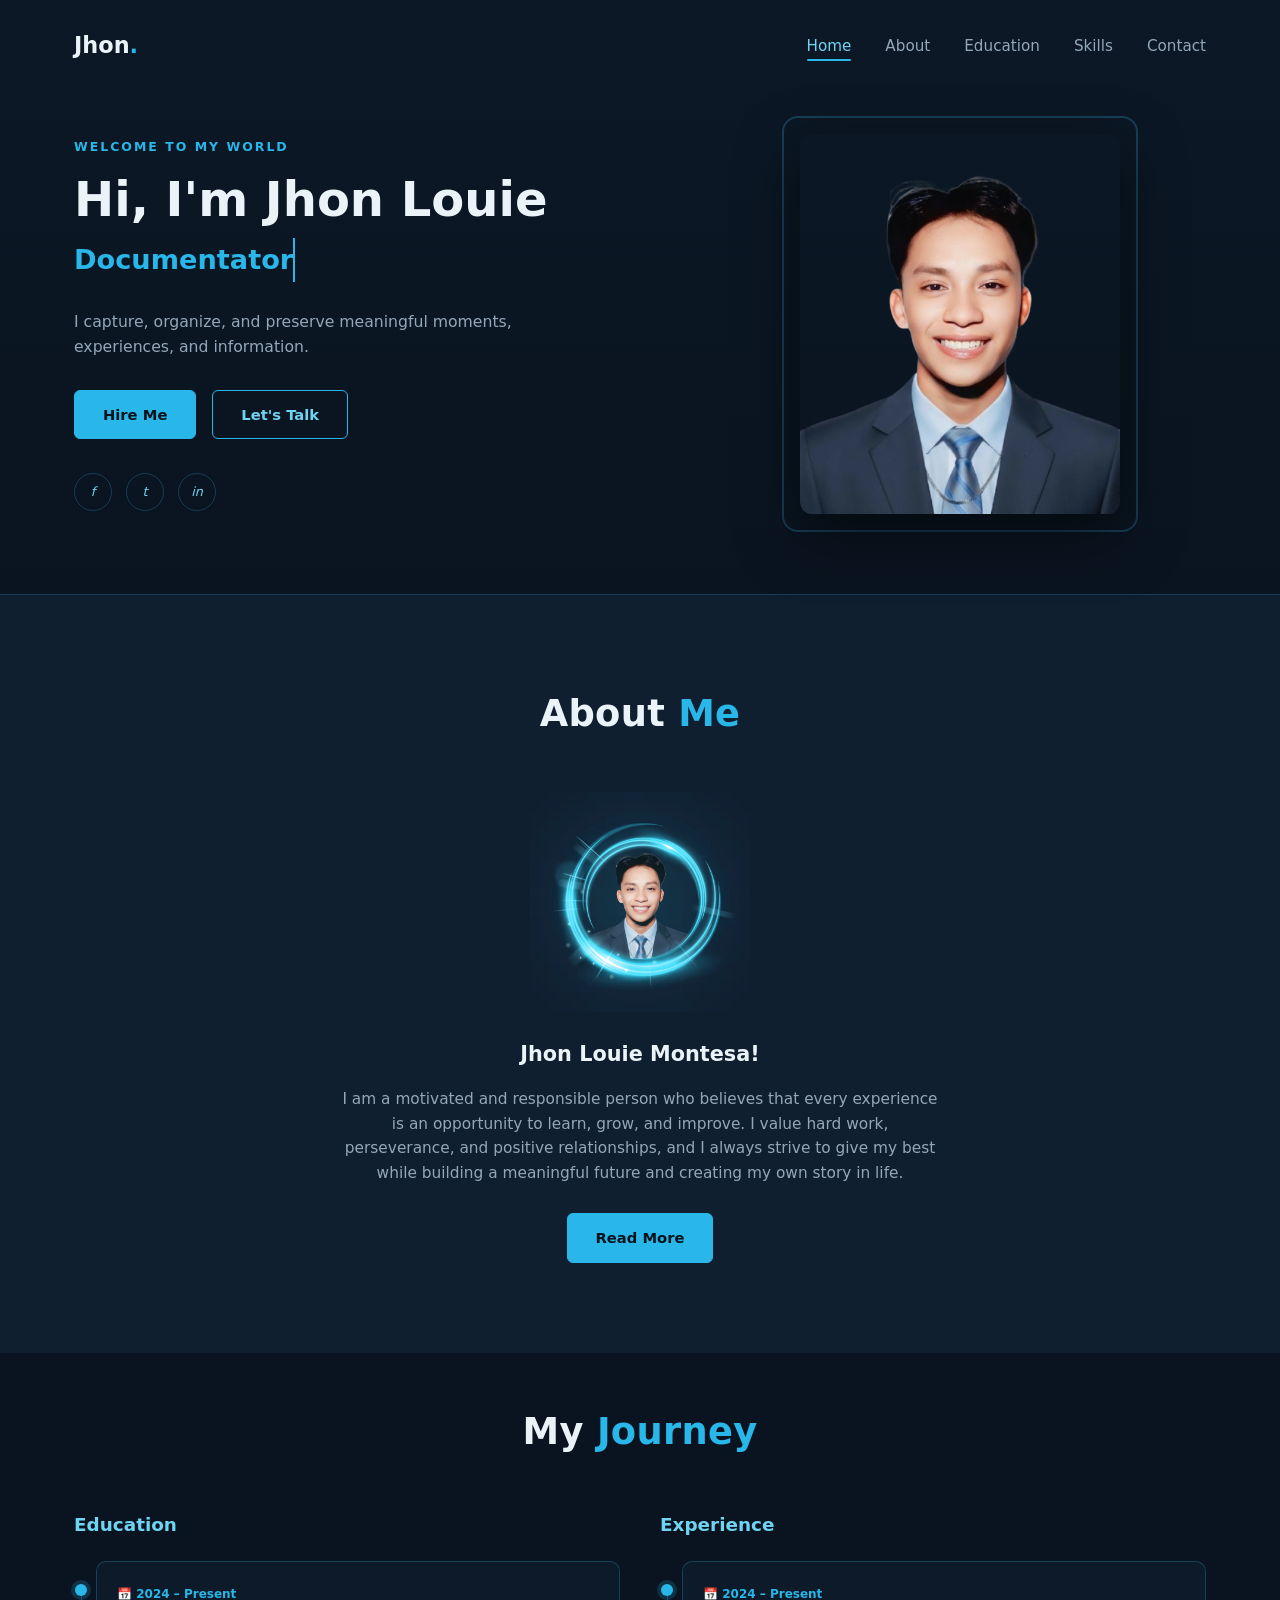
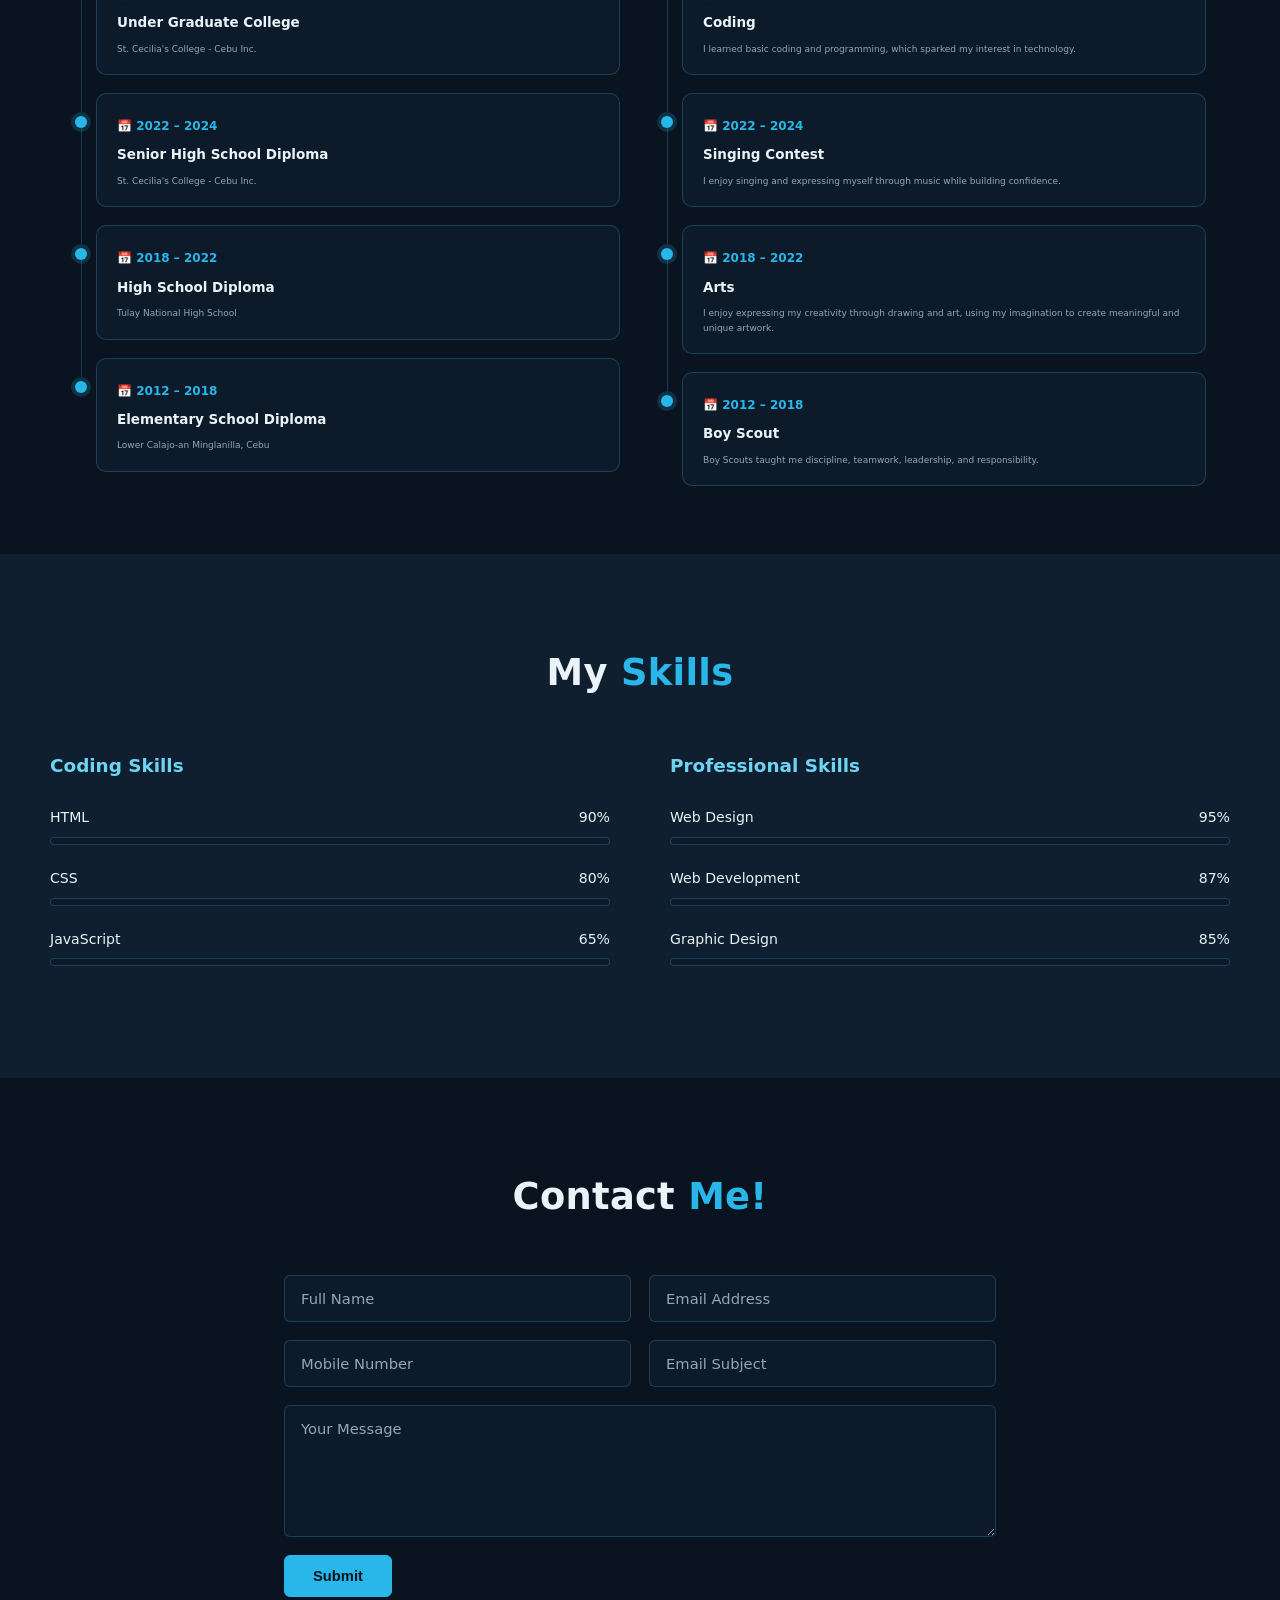
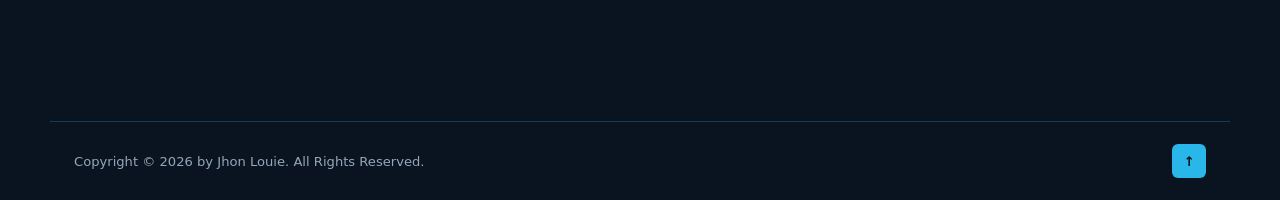
==== index.html @ e2045ac4 "portfolio" ====
<!DOCTYPE html>
<html lang="en">
<head>
<meta charset="UTF-8">
<meta name="viewport" content="width=device-width, initial-scale=1.0">
<title>Jhon Louie — Frontend Developer</title>
<link rel="stylesheet" href="style.css">
</head>
<body>

  <!-- ===== HERO / NAV ===== -->
  <header class="hero" id="home">
    <nav class="navbar">
      <div class="logo">Jhon<span class="dot">.</span></div>
      <ul class="nav-links">
        <li><a href="#home" class="active">Home</a></li>
        <li><a href="#about">About</a></li>
        <li><a href="#education">Education</a></li>
        <li><a href="#skills">Skills</a></li>
        <li><a href="#contact">Contact</a></li>
      </ul>
      <button class="nav-toggle" aria-label="Toggle menu">
        <span></span><span></span><span></span>
      </button>
    </nav>

    <div class="hero-content">
      <div class="hero-text">
        <p class="eyebrow">Welcome to my world</p>
        <h1>Hi, I'm <span>Jhon Louie</span></h1>
        <h2 class="typewriter">Documentator</h2>
        <p class="hero-desc">
          I capture, organize, and preserve meaningful moments,
          experiences, and information.
        </p>
        <div class="hero-buttons">
          <a href="#contact" class="btn btn-filled">Hire Me</a>
          <a href="#about" class="btn btn-outline">Let's Talk</a>
        </div>
        <div class="socials">
          <a href="https://www.facebook.com/jhon.montesa.2024" aria-label="Facebook"><i class="icon">f</i></a>
          <a href="https://www.tiktok.com/@jhonmontesa" aria-label="Tiktok"><i class="icon">t</i></a>
          <a href="https://www.instagram.com/montesajhonlouie/" aria-label="Instagram"><i class="icon">in</i></a>
        </div>
      </div>

      <div class="hero-image">
        <img src="img/avatar.png" alt="Portrait of Jhon louie">
      </div>
    </div>
  </header>

  <!-- ===== ABOUT ===== -->
  <section class="about" id="about">
    <h2 class="section-title">About <span>Me</span></h2>

    <div class="about-card">
      <div class="avatar-ring">
        <img class="ring-glow" src="img/ring.png" alt="" aria-hidden="true">
        <img class="ring-photo" src="img/avatar.png" alt="Jhon louie" aria-hidden="true">
      </div>
      <h3>Jhon Louie Montesa!</h3>
      <p>
        I am a motivated and responsible person who believes that every experience
        is an opportunity to learn, grow, and improve. I value hard work, perseverance,
        and positive relationships, and I always strive to give my best while building a
        meaningful future and creating my own story in life.
      </p>
      <a href="#contact" class="btn btn-filled">Read More</a>
    </div>
  </section>

  <!-- ===== JOURNEY ===== -->
  <section class="journey" id="education">
    <h2 class="section-title">My <span>Journey</span></h2>

    <div class="journey-grid">
      <div class="journey-col">
        <h3>Education</h3>

        <div class="timeline-item">
          <span class="year">📅 2024 – Present</span>
          <h4>Under Graduate College</h4>
          <p>St. Cecilia's College - Cebu Inc.</p>
        </div>
        <div class="timeline-item">
          <span class="year">📅 2022 – 2024</span>
          <h4>Senior High School Diploma</h4>
          <p>St. Cecilia's College - Cebu Inc.</p>
        </div>
        <div class="timeline-item">
          <span class="year">📅 2018 – 2022</span>
          <h4>High School Diploma</h4>
          <p>Tulay National High School</p>
        </div>
        <div class="timeline-item">
          <span class="year">📅 2012 – 2018</span>
          <h4>Elementary School Diploma</h4>
          <p>Lower Calajo-an Minglanilla, Cebu</p>
        </div>
      </div>

      <div class="journey-col">
        <h3>Experience</h3>

        <div class="timeline-item">
          <span class="year">📅 2024 – Present</span>
          <h4>Coding</h4>
          <p>I learned basic coding and programming, which sparked my interest in technology.</p>
        </div>
        <div class="timeline-item">
          <span class="year">📅 2022 – 2024</span>
          <h4>Singing Contest</h4>
          <p>I enjoy singing and expressing myself through music while building confidence.</p>
        </div>
        <div class="timeline-item">
          <span class="year">📅 2018 – 2022</span>
          <h4>Arts</h4>
          <p>I enjoy expressing my creativity through drawing and art, using my imagination to create meaningful and unique artwork.</p>
        </div>
        <div class="timeline-item">
          <span class="year">📅 2012 – 2018</span>
          <h4>Boy Scout</h4>
          <p>Boy Scouts taught me discipline, teamwork, leadership, and responsibility.</p>
        </div>
      </div>
    </div>
  </section>

  <!-- ===== SKILLS ===== -->
  <section class="skills" id="skills">
    <h2 class="section-title">My <span>Skills</span></h2>

    <div class="skills-grid">
      <div class="skills-col">
        <h3>Coding Skills</h3>

        <div class="bar-item">
          <div class="bar-label"><span>HTML</span><span>90%</span></div>
          <div class="bar-track"><div class="bar-fill" style="--w:90%"></div></div>
        </div>
        <div class="bar-item">
          <div class="bar-label"><span>CSS</span><span>80%</span></div>
          <div class="bar-track"><div class="bar-fill" style="--w:80%"></div></div>
        </div>
        <div class="bar-item">
          <div class="bar-label"><span>JavaScript</span><span>65%</span></div>
          <div class="bar-track"><div class="bar-fill" style="--w:65%"></div></div>
        </div>
      </div>

      <div class="skills-col">
        <h3>Professional Skills</h3>

        <div class="bar-item">
          <div class="bar-label"><span>Web Design</span><span>95%</span></div>
          <div class="bar-track"><div class="bar-fill" style="--w:95%"></div></div>
        </div>
        <div class="bar-item">
          <div class="bar-label"><span>Web Development</span><span>87%</span></div>
          <div class="bar-track"><div class="bar-fill" style="--w:87%"></div></div>
        </div>
        <div class="bar-item">
          <div class="bar-label"><span>Graphic Design</span><span>85%</span></div>
          <div class="bar-track"><div class="bar-fill" style="--w:85%"></div></div>
        </div>
      </div>
    </div>
  </section>

  <!-- ===== CONTACT ===== -->
  <section class="contact" id="contact">
    <h2 class="section-title">Contact <span>Me!</span></h2>

    <form class="contact-form" onsubmit="return handleSubmit(event)">
      <div class="form-row">
        <input type="text" placeholder="Full Name" required>
        <input type="email" placeholder="Email Address" required>
      </div>
      <div class="form-row">
        <input type="tel" placeholder="Mobile Number">
        <input type="text" placeholder="Email Subject">
      </div>
      <textarea placeholder="Your Message" rows="6" required></textarea>
      <button type="submit" class="btn btn-filled">Submit</button>
      <p class="form-status" id="formStatus"></p>
    </form>
  </section>

  <!-- ===== FOOTER ===== -->
  <footer class="footer">
    <p>Copyright © 2026 by Jhon Louie. All Rights Reserved.</p>
    <a href="#home" class="back-top" aria-label="Back to top">↑</a>
  </footer>

  <script src="script.js"></script>
</body>
</html>
---- style.css ----
/* =========================================================
   TOKENS
========================================================= */
:root {
  --bg-deep:     #0a1420;
  --bg-panel:    #101f30;
  --bg-panel-2:  #0d1a29;
  --border-soft: rgba(60, 180, 230, 0.25);
  --cyan:        #29b6e8;
  --cyan-soft:   #6fd4f2;
  --text-main:   #eaf3f8;
  --text-muted:  #93a7b8;
  --radius:      10px;
  --max-width:   1180px;
  --font-head:   'Poppins', 'Segoe UI', system-ui, sans-serif;
  --font-body:   'Inter', 'Segoe UI', system-ui, sans-serif;
}

* { margin: 0; padding: 0; box-sizing: border-box; }

html { scroll-behavior: smooth; }

body {
  background: var(--bg-deep);
  color: var(--text-main);
  font-family: var(--font-body);
  line-height: 1.6;
  overflow-x: hidden;
}

a { text-decoration: none; color: inherit; }
ul { list-style: none; }
img { display: block; max-width: 100%; }

.section-title {
  text-align: center;
  font-family: var(--font-head);
  font-size: clamp(1.7rem, 3vw, 2.3rem);
  font-weight: 600;
  margin-bottom: 48px;
  letter-spacing: 0.3px;
}
.section-title span { color: var(--cyan); }

/* buttons */
.btn {
  display: inline-block;
  padding: 12px 28px;
  border-radius: 6px;
  font-weight: 600;
  font-size: 0.92rem;
  transition: transform 0.2s ease, background 0.2s ease, color 0.2s ease, box-shadow 0.2s ease;
  cursor: pointer;
  border: 1.5px solid var(--cyan);
}
.btn-filled {
  background: var(--cyan);
  color: #06121c;
}
.btn-filled:hover {
  background: var(--cyan-soft);
  box-shadow: 0 0 18px rgba(41, 182, 232, 0.5);
  transform: translateY(-2px);
}
.btn-outline {
  background: transparent;
  color: var(--cyan-soft);
}
.btn-outline:hover {
  background: rgba(41, 182, 232, 0.12);
  transform: translateY(-2px);
}

/* =========================================================
   NAVBAR
========================================================= */
.navbar {
  max-width: var(--max-width);
  margin: 0 auto;
  display: flex;
  align-items: center;
  justify-content: space-between;
  padding: 28px 24px 0;
}
.logo {
  font-family: var(--font-head);
  font-size: 1.4rem;
  font-weight: 700;
}
.logo .dot { color: var(--cyan); }

.nav-links {
  display: flex;
  gap: 34px;
  font-size: 0.95rem;
  font-weight: 500;
}
.nav-links a {
  position: relative;
  color: var(--text-muted);
  transition: color 0.2s ease;
}
.nav-links a:hover,
.nav-links a.active { color: var(--cyan-soft); }
.nav-links a.active::after {
  content: "";
  position: absolute;
  left: 0; bottom: -6px;
  width: 100%; height: 2px;
  background: var(--cyan);
  border-radius: 2px;
}

.nav-toggle {
  display: none;
  flex-direction: column;
  gap: 5px;
  background: none;
  border: none;
  cursor: pointer;
}
.nav-toggle span {
  width: 24px; height: 2px;
  background: var(--text-main);
  border-radius: 2px;
}

/* =========================================================
   HERO
========================================================= */
.hero {
  background: linear-gradient(180deg, #0c1826 0%, var(--bg-deep) 100%);
  padding-bottom: 60px;
  border-bottom: 1px solid var(--border-soft);
}

.hero-content {
  max-width: var(--max-width);
  margin: 0 auto;
  display: grid;
  grid-template-columns: 1.1fr 0.9fr;
  align-items: center;
  gap: 40px;
  padding: 70px 24px 20px;
}

.eyebrow {
  color: var(--cyan);
  text-transform: uppercase;
  letter-spacing: 2px;
  font-size: 0.78rem;
  font-weight: 600;
  margin-bottom: 14px;
}

.hero-text h1 {
  font-family: var(--font-head);
  font-size: clamp(2.1rem, 4vw, 3rem);
  font-weight: 700;
  line-height: 1.2;
}
.hero-text h1 span { color: var(--text-main); }

.hero-text h2.typewriter {
  font-family: var(--font-head);
  color: var(--cyan);
  font-size: clamp(1.3rem, 2.4vw, 1.7rem);
  font-weight: 600;
  margin: 10px 0 20px;
  border-right: 2px solid var(--cyan);
  display: inline-block;
  white-space: nowrap;
  overflow: hidden;
  animation: typing 2.5s steps(18, end) 1, blink 0.8s step-end infinite;
}

@keyframes typing {
  from { width: 0; }
  to { width: 17ch; }
}
@keyframes blink {
  50% { border-color: transparent; }
}

.hero-desc {
  color: var(--text-muted);
  max-width: 460px;
  margin-bottom: 30px;
  font-size: 0.98rem;
}

.hero-buttons {
  display: flex;
  gap: 16px;
  margin-bottom: 34px;
}

.socials { display: flex; gap: 14px; }
.socials a {
  width: 38px; height: 38px;
  border: 1.5px solid var(--border-soft);
  border-radius: 50%;
  display: flex; align-items: center; justify-content: center;
  color: var(--cyan-soft);
  font-size: 0.8rem;
  font-style: normal;
  transition: background 0.2s ease, transform 0.2s ease;
}
.socials a:hover {
  background: var(--cyan);
  color: #06121c;
  transform: translateY(-3px);
}

.hero-image {
  position: relative;
  justify-self: center;
}
.hero-image::before {
  content: "";
  position: absolute;
  inset: -18px;
  border: 2px solid var(--border-soft);
  border-radius: 16px;
  z-index: 0;
}
.hero-image img {
  position: relative;
  z-index: 1;
  width: 320px;
  height: 380px;
  object-fit: cover;
  border-radius: 12px;
  box-shadow: 0 20px 60px rgba(0,0,0,0.55);
}

/* =========================================================
   ABOUT
========================================================= */
.about {
  background: var(--bg-panel);
  padding: 90px 24px;
  text-align: center;
}
.about-card {
  max-width: 600px;
  margin: 0 auto;
}
.avatar-ring {
  position: relative;
  width: 220px; height: 220px;
  margin: 0 auto 26px;
  display: flex;
  align-items: center;
  justify-content: center;
}
.avatar-ring .ring-glow {
  position: absolute;
  inset: 0;
  width: 100%; height: 100%;
  object-fit: contain;
  border-radius: 0;
  mix-blend-mode: screen;
  pointer-events: none;
}
.avatar-ring .ring-photo {
  width: 57%; 
  height: 52%;
  object-fit: cover;
  border-radius: 50%;
  box-shadow: 0 0 24px rgba(41, 182, 232, 0.4);
}
.about-card h3 {
  font-family: var(--font-head);
  font-size: 1.3rem;
  margin-bottom: 16px;
}
.about-card p {
  color: var(--text-muted);
  margin-bottom: 28px;
  font-size: 0.96rem;
}

/* =========================================================
   JOURNEY / TIMELINE
========================================================= */
.journey {
  max-width: var(--max-width);
  margin: 0 auto;
  padding: 50px 24px;
}
.journey-grid {
  display: grid;
  grid-template-columns: 1fr 1fr;
  gap: 40px;
}
.journey-col h3 {
  font-family: var(--font-head);
  color: var(--cyan-soft);
  margin-bottom: 22px;
  font-size: 1.15rem;
}
.timeline-item {
  position: relative;
  background: var(--bg-panel-2);
  border: 1px solid var(--border-soft);
  border-radius: var(--radius);
  padding: 18px 20px;
  margin-bottom: 18px;
  margin-left: 22px;
  transition: transform 0.2s ease, border-color 0.2s ease;
}
.timeline-item:hover {
  transform: translateX(4px);
  border-color: var(--cyan);
}
.timeline-item::before {
  content: "";
  position: absolute;
  left: -22px; top: 22px;
  width: 12px; height: 12px;
  background: var(--cyan);
  border-radius: 50%;
  box-shadow: 0 0 0 4px rgba(41,182,232,0.18);
}
.timeline-item::after {
  content: "";
  position: absolute;
  left: -16.5px; top: 34px;
  width: 1.5px; height: calc(100% + 4px);
  background: var(--border-soft);
}
.timeline-item:last-child::after { display: none; }

.year {
  display: inline-block;
  font-size: 0.75rem;
  color: var(--cyan);
  margin-bottom: 8px;
  font-weight: 600;
}
.timeline-item h4 {
  font-size: 13.5px;
  margin-bottom: 8px;
}
.timeline-item p {
  font-size: 9px;
  color: var(--text-muted);
}

/* =========================================================
   SKILLS
========================================================= */
.skills {
  background: var(--bg-panel);
  padding: 90px 24px;
}
.skills-grid {
  max-width: var(--max-width);
  margin: 0 auto;
  display: grid;
  grid-template-columns: 1fr 1fr;
  gap: 60px;
}
.skills-col h3 {
  font-family: var(--font-head);
  color: var(--cyan-soft);
  margin-bottom: 26px;
  font-size: 1.15rem;
}
.bar-item { margin-bottom: 22px; }
.bar-label {
  display: flex;
  justify-content: space-between;
  font-size: 0.88rem;
  margin-bottom: 8px;
  color: var(--text-main);
}
.bar-track {
  width: 100%;
  height: 8px;
  background: var(--bg-panel-2);
  border: 1px solid var(--border-soft);
  border-radius: 6px;
  overflow: hidden;
}
.bar-fill {
  height: 100%;
  width: 0;
  background: linear-gradient(90deg, var(--cyan), var(--cyan-soft));
  border-radius: 6px;
  animation: grow 1.4s ease forwards;
  animation-timeline: view();
}
@keyframes grow {
  to { width: var(--w); }
}
/* fallback for browsers without animation-timeline */
@supports not (animation-timeline: view()) {
  .bar-fill { width: var(--w); animation: none; }
}

/* =========================================================
   CONTACT
========================================================= */
.contact {
  max-width: 760px;
  margin: 0 auto;
  padding: 90px 24px;
}
.contact-form {
  display: flex;
  flex-direction: column;
  gap: 18px;
}
.form-row {
  display: grid;
  grid-template-columns: 1fr 1fr;
  gap: 18px;
}
.contact-form input,
.contact-form textarea {
  background: var(--bg-panel-2);
  border: 1.5px solid var(--border-soft);
  border-radius: 6px;
  padding: 14px 16px;
  color: var(--text-main);
  font-family: var(--font-body);
  font-size: 0.92rem;
  resize: vertical;
  transition: border-color 0.2s ease, box-shadow 0.2s ease;
}
.contact-form input::placeholder,
.contact-form textarea::placeholder { color: var(--text-muted); }
.contact-form input:focus,
.contact-form textarea:focus {
  outline: none;
  border-color: var(--cyan);
  box-shadow: 0 0 0 3px rgba(41,182,232,0.15);
}
.contact-form .btn { align-self: flex-start; }
.form-status {
  font-size: 0.85rem;
  color: var(--cyan-soft);
  min-height: 1.2em;
}

/* =========================================================
   FOOTER
========================================================= */
.footer {
  border-top: 1px solid var(--border-soft);
  padding: 22px 24px;
  display: flex;
  align-items: center;
  justify-content: space-between;
  max-width: var(--max-width);
  margin: 0 auto;
  font-size: 0.82rem;
  color: var(--text-muted);
}
.back-top {
  width: 34px; height: 34px;
  border-radius: 6px;
  background: var(--cyan);
  color: #06121c;
  display: flex; align-items: center; justify-content: center;
  font-weight: 700;
  transition: transform 0.2s ease;
}
.back-top:hover { transform: translateY(-3px); }

/* =========================================================
   RESPONSIVE
========================================================= */
@media (max-width: 860px) {
  .hero-content { grid-template-columns: 1fr; text-align: center; }
  .hero-image { order: -1; }
  .hero-buttons, .socials { justify-content: center; }
  .hero-desc { margin-left: auto; margin-right: auto; }
  .journey-grid,
  .skills-grid,
  .form-row { grid-template-columns: 1fr; }

  .nav-links {
    position: fixed;
    top: 0; right: -100%;
    height: 100vh;
    width: 240px;
    background: var(--bg-panel);
    flex-direction: column;
    padding: 100px 30px;
    gap: 26px;
    transition: right 0.3s ease;
    box-shadow: -8px 0 30px rgba(0,0,0,0.4);
  }
  .nav-links.open { right: 0; }
  .nav-toggle { display: flex; }
}

@media (prefers-reduced-motion: reduce) {
  * { animation: none !important; transition: none !important; }
}
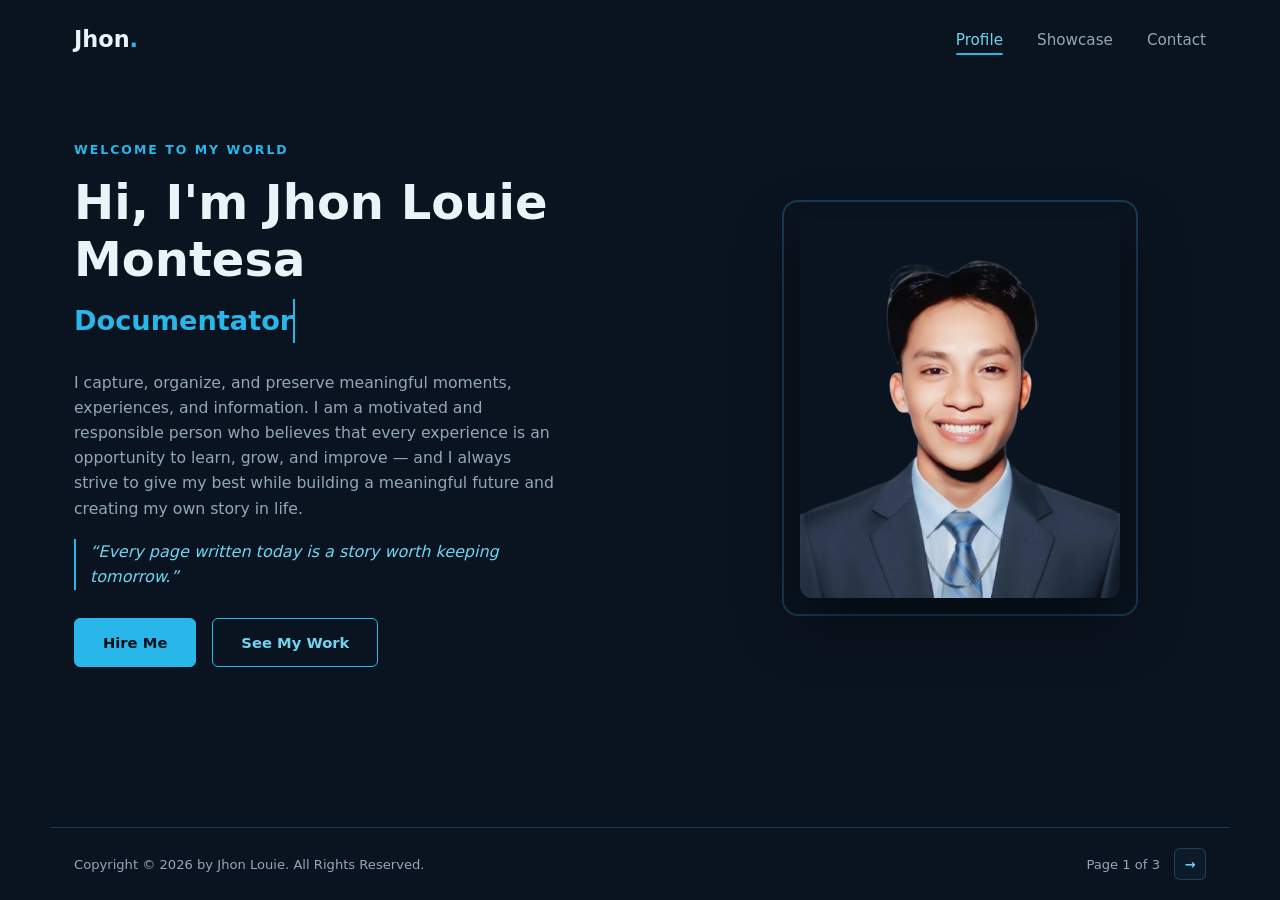
==== commit 46698d44: "gwapo" ====
--- a/index.html
+++ b/index.html
@@ -3,194 +3,56 @@
 <head>
 <meta charset="UTF-8">
 <meta name="viewport" content="width=device-width, initial-scale=1.0">
-<title>Jhon Louie — Frontend Developer</title>
+<title>Jhon Louie — Profile</title>
 <link rel="stylesheet" href="style.css">
 </head>
 <body>
 
-  <!-- ===== HERO / NAV ===== -->
-  <header class="hero" id="home">
-    <nav class="navbar">
-      <div class="logo">Jhon<span class="dot">.</span></div>
-      <ul class="nav-links">
-        <li><a href="#home" class="active">Home</a></li>
-        <li><a href="#about">About</a></li>
-        <li><a href="#education">Education</a></li>
-        <li><a href="#skills">Skills</a></li>
-        <li><a href="#contact">Contact</a></li>
-      </ul>
-      <button class="nav-toggle" aria-label="Toggle menu">
-        <span></span><span></span><span></span>
-      </button>
-    </nav>
+  <nav class="navbar">
+    <div class="logo">Jhon<span class="dot">.</span></div>
+    <ul class="nav-links">
+      <li><a href="index.html" class="active">Profile</a></li>
+      <li><a href="showcase.html">Showcase</a></li>
+      <li><a href="contact.html">Contact</a></li>
+    </ul>
+    <button class="nav-toggle" aria-label="Toggle menu">
+      <span></span><span></span><span></span>
+    </button>
+  </nav>
 
-    <div class="hero-content">
-      <div class="hero-text">
-        <p class="eyebrow">Welcome to my world</p>
-        <h1>Hi, I'm <span>Jhon Louie</span></h1>
-        <h2 class="typewriter">Documentator</h2>
-        <p class="hero-desc">
-          I capture, organize, and preserve meaningful moments,
-          experiences, and information.
-        </p>
-        <div class="hero-buttons">
-          <a href="#contact" class="btn btn-filled">Hire Me</a>
-          <a href="#about" class="btn btn-outline">Let's Talk</a>
+  <main class="page-wrap">
+    <section class="page page-profile">
+      <div class="hero-content">
+        <div class="hero-text">
+          <p class="eyebrow">Welcome to my world</p>
+          <h1>Hi, I'm <span>Jhon Louie Montesa</span></h1>
+          <h2 class="typewriter">Documentator</h2>
+          <p class="hero-desc">
+            I capture, organize, and preserve meaningful moments, experiences, and information.
+            I am a motivated and responsible person who believes that every experience is an
+            opportunity to learn, grow, and improve — and I always strive to give my best while
+            building a meaningful future and creating my own story in life.
+          </p>
+          <p class="motto">“Every page written today is a story worth keeping tomorrow.”</p>
+          <div class="hero-buttons">
+            <a href="contact.html" class="btn btn-filled">Hire Me</a>
+            <a href="showcase.html" class="btn btn-outline">See My Work</a>
+          </div>
         </div>
-        <div class="socials">
-          <a href="https://www.facebook.com/jhon.montesa.2024" aria-label="Facebook"><i class="icon">f</i></a>
-          <a href="https://www.tiktok.com/@jhonmontesa" aria-label="Tiktok"><i class="icon">t</i></a>
-          <a href="https://www.instagram.com/montesajhonlouie/" aria-label="Instagram"><i class="icon">in</i></a>
+
+        <div class="hero-image">
+          <img src="img/avatar.png" alt="Portrait of Jhon Louie">
         </div>
       </div>
+    </section>
+  </main>
 
-      <div class="hero-image">
-        <img src="img/avatar.png" alt="Portrait of Jhon louie">
-      </div>
-    </div>
-  </header>
-
-  <!-- ===== ABOUT ===== -->
-  <section class="about" id="about">
-    <h2 class="section-title">About <span>Me</span></h2>
-
-    <div class="about-card">
-      <div class="avatar-ring">
-        <img class="ring-glow" src="img/ring.png" alt="" aria-hidden="true">
-        <img class="ring-photo" src="img/avatar.png" alt="Jhon louie" aria-hidden="true">
-      </div>
-      <h3>Jhon Louie Montesa!</h3>
-      <p>
-        I am a motivated and responsible person who believes that every experience
-        is an opportunity to learn, grow, and improve. I value hard work, perseverance,
-        and positive relationships, and I always strive to give my best while building a
-        meaningful future and creating my own story in life.
-      </p>
-      <a href="#contact" class="btn btn-filled">Read More</a>
-    </div>
-  </section>
-
-  <!-- ===== JOURNEY ===== -->
-  <section class="journey" id="education">
-    <h2 class="section-title">My <span>Journey</span></h2>
-
-    <div class="journey-grid">
-      <div class="journey-col">
-        <h3>Education</h3>
-
-        <div class="timeline-item">
-          <span class="year">📅 2024 – Present</span>
-          <h4>Under Graduate College</h4>
-          <p>St. Cecilia's College - Cebu Inc.</p>
-        </div>
-        <div class="timeline-item">
-          <span class="year">📅 2022 – 2024</span>
-          <h4>Senior High School Diploma</h4>
-          <p>St. Cecilia's College - Cebu Inc.</p>
-        </div>
-        <div class="timeline-item">
-          <span class="year">📅 2018 – 2022</span>
-          <h4>High School Diploma</h4>
-          <p>Tulay National High School</p>
-        </div>
-        <div class="timeline-item">
-          <span class="year">📅 2012 – 2018</span>
-          <h4>Elementary School Diploma</h4>
-          <p>Lower Calajo-an Minglanilla, Cebu</p>
-        </div>
-      </div>
-
-      <div class="journey-col">
-        <h3>Experience</h3>
-
-        <div class="timeline-item">
-          <span class="year">📅 2024 – Present</span>
-          <h4>Coding</h4>
-          <p>I learned basic coding and programming, which sparked my interest in technology.</p>
-        </div>
-        <div class="timeline-item">
-          <span class="year">📅 2022 – 2024</span>
-          <h4>Singing Contest</h4>
-          <p>I enjoy singing and expressing myself through music while building confidence.</p>
-        </div>
-        <div class="timeline-item">
-          <span class="year">📅 2018 – 2022</span>
-          <h4>Arts</h4>
-          <p>I enjoy expressing my creativity through drawing and art, using my imagination to create meaningful and unique artwork.</p>
-        </div>
-        <div class="timeline-item">
-          <span class="year">📅 2012 – 2018</span>
-          <h4>Boy Scout</h4>
-          <p>Boy Scouts taught me discipline, teamwork, leadership, and responsibility.</p>
-        </div>
-      </div>
-    </div>
-  </section>
-
-  <!-- ===== SKILLS ===== -->
-  <section class="skills" id="skills">
-    <h2 class="section-title">My <span>Skills</span></h2>
-
-    <div class="skills-grid">
-      <div class="skills-col">
-        <h3>Coding Skills</h3>
-
-        <div class="bar-item">
-          <div class="bar-label"><span>HTML</span><span>90%</span></div>
-          <div class="bar-track"><div class="bar-fill" style="--w:90%"></div></div>
-        </div>
-        <div class="bar-item">
-          <div class="bar-label"><span>CSS</span><span>80%</span></div>
-          <div class="bar-track"><div class="bar-fill" style="--w:80%"></div></div>
-        </div>
-        <div class="bar-item">
-          <div class="bar-label"><span>JavaScript</span><span>65%</span></div>
-          <div class="bar-track"><div class="bar-fill" style="--w:65%"></div></div>
-        </div>
-      </div>
-
-      <div class="skills-col">
-        <h3>Professional Skills</h3>
-
-        <div class="bar-item">
-          <div class="bar-label"><span>Web Design</span><span>95%</span></div>
-          <div class="bar-track"><div class="bar-fill" style="--w:95%"></div></div>
-        </div>
-        <div class="bar-item">
-          <div class="bar-label"><span>Web Development</span><span>87%</span></div>
-          <div class="bar-track"><div class="bar-fill" style="--w:87%"></div></div>
-        </div>
-        <div class="bar-item">
-          <div class="bar-label"><span>Graphic Design</span><span>85%</span></div>
-          <div class="bar-track"><div class="bar-fill" style="--w:85%"></div></div>
-        </div>
-      </div>
-    </div>
-  </section>
-
-  <!-- ===== CONTACT ===== -->
-  <section class="contact" id="contact">
-    <h2 class="section-title">Contact <span>Me!</span></h2>
-
-    <form class="contact-form" onsubmit="return handleSubmit(event)">
-      <div class="form-row">
-        <input type="text" placeholder="Full Name" required>
-        <input type="email" placeholder="Email Address" required>
-      </div>
-      <div class="form-row">
-        <input type="tel" placeholder="Mobile Number">
-        <input type="text" placeholder="Email Subject">
-      </div>
-      <textarea placeholder="Your Message" rows="6" required></textarea>
-      <button type="submit" class="btn btn-filled">Submit</button>
-      <p class="form-status" id="formStatus"></p>
-    </form>
-  </section>
-
-  <!-- ===== FOOTER ===== -->
   <footer class="footer">
     <p>Copyright © 2026 by Jhon Louie. All Rights Reserved.</p>
-    <a href="#home" class="back-top" aria-label="Back to top">↑</a>
+    <div class="page-nav-buttons">
+      <span class="page-indicator">Page 1 of 3</span>
+      <a href="showcase.html" class="page-arrow" aria-label="Next page">→</a>
+    </div>
   </footer>
 
   <script src="script.js"></script>
--- a/style.css
+++ b/style.css
@@ -1,6 +1,3 @@
-/* =========================================================
-   TOKENS
-========================================================= */
 :root {
   --bg-deep:     #0a1420;
   --bg-panel:    #101f30;
@@ -26,6 +23,9 @@
   font-family: var(--font-body);
   line-height: 1.6;
   overflow-x: hidden;
+  min-height: 100vh;
+  display: flex;
+  flex-direction: column;
 }
 
 a { text-decoration: none; color: inherit; }
@@ -37,12 +37,19 @@
   font-family: var(--font-head);
   font-size: clamp(1.7rem, 3vw, 2.3rem);
   font-weight: 600;
-  margin-bottom: 48px;
+  margin-bottom: 40px;
   letter-spacing: 0.3px;
 }
 .section-title span { color: var(--cyan); }
 
-/* buttons */
+.subheading {
+  font-family: var(--font-head);
+  color: var(--cyan-soft);
+  font-size: 1.15rem;
+  margin: 36px 0 20px;
+}
+.subheading:first-of-type { margin-top: 0; }
+
 .btn {
   display: inline-block;
   padding: 12px 28px;
@@ -71,16 +78,20 @@
   transform: translateY(-2px);
 }
 
-/* =========================================================
-   NAVBAR
-========================================================= */
+/* ---------- NAVBAR ---------- */
 .navbar {
+  position: sticky;
+  top: 0;
+  z-index: 50;
   max-width: var(--max-width);
   margin: 0 auto;
+  width: 100%;
   display: flex;
   align-items: center;
   justify-content: space-between;
-  padding: 28px 24px 0;
+  padding: 22px 24px;
+  background: rgba(10, 20, 32, 0.85);
+  backdrop-filter: blur(8px);
 }
 .logo {
   font-family: var(--font-head);
@@ -99,6 +110,7 @@
   position: relative;
   color: var(--text-muted);
   transition: color 0.2s ease;
+  cursor: pointer;
 }
 .nav-links a:hover,
 .nav-links a.active { color: var(--cyan-soft); }
@@ -125,23 +137,37 @@
   border-radius: 2px;
 }
 
-/* =========================================================
-   HERO
-========================================================= */
-.hero {
-  background: linear-gradient(180deg, #0c1826 0%, var(--bg-deep) 100%);
-  padding-bottom: 60px;
-  border-bottom: 1px solid var(--border-soft);
-}
-
-.hero-content {
+/* ---------- PAGE WRAPPER ---------- */
+.page-wrap {
+  flex: 1;
   max-width: var(--max-width);
   margin: 0 auto;
+  width: 100%;
+  padding: 0 24px;
+}
+.page {
+  padding: 60px 0 40px;
+  animation: fadeIn 0.4s ease;
+}
+
+@keyframes fadeIn {
+  from { opacity: 0; transform: translateY(8px); }
+  to { opacity: 1; transform: translateY(0); }
+}
+
+/* ---------- PAGE 1: PROFILE ---------- */
+.page-profile {
+  min-height: 70vh;
+  display: flex;
+  align-items: center;
+}
+
+.hero-content {
   display: grid;
   grid-template-columns: 1.1fr 0.9fr;
   align-items: center;
   gap: 40px;
-  padding: 70px 24px 20px;
+  width: 100%;
 }
 
 .eyebrow {
@@ -184,15 +210,24 @@
 
 .hero-desc {
   color: var(--text-muted);
+  max-width: 480px;
+  margin-bottom: 18px;
+  font-size: 0.98rem;
+}
+
+.motto {
+  font-style: italic;
+  color: var(--cyan-soft);
+  border-left: 2px solid var(--cyan);
+  padding-left: 14px;
+  margin-bottom: 28px;
   max-width: 460px;
-  margin-bottom: 30px;
-  font-size: 0.98rem;
 }
 
 .hero-buttons {
   display: flex;
   gap: 16px;
-  margin-bottom: 34px;
+  margin-bottom: 8px;
 }
 
 .socials { display: flex; gap: 14px; }
@@ -234,180 +269,119 @@
   box-shadow: 0 20px 60px rgba(0,0,0,0.55);
 }
 
-/* =========================================================
-   ABOUT
-========================================================= */
-.about {
-  background: var(--bg-panel);
-  padding: 90px 24px;
-  text-align: center;
-}
-.about-card {
-  max-width: 600px;
-  margin: 0 auto;
-}
-.avatar-ring {
-  position: relative;
-  width: 220px; height: 220px;
-  margin: 0 auto 26px;
-  display: flex;
-  align-items: center;
-  justify-content: center;
-}
-.avatar-ring .ring-glow {
-  position: absolute;
-  inset: 0;
-  width: 100%; height: 100%;
-  object-fit: contain;
-  border-radius: 0;
-  mix-blend-mode: screen;
-  pointer-events: none;
-}
-.avatar-ring .ring-photo {
-  width: 57%; 
-  height: 52%;
-  object-fit: cover;
-  border-radius: 50%;
-  box-shadow: 0 0 24px rgba(41, 182, 232, 0.4);
-}
-.about-card h3 {
-  font-family: var(--font-head);
-  font-size: 1.3rem;
-  margin-bottom: 16px;
-}
-.about-card p {
-  color: var(--text-muted);
-  margin-bottom: 28px;
-  font-size: 0.96rem;
-}
-
-/* =========================================================
-   JOURNEY / TIMELINE
-========================================================= */
-.journey {
-  max-width: var(--max-width);
-  margin: 0 auto;
-  padding: 50px 24px;
-}
-.journey-grid {
+/* ---------- PAGE 2: PORTFOLIO / CARDS ---------- */
+.card-grid {
   display: grid;
-  grid-template-columns: 1fr 1fr;
-  gap: 40px;
-}
-.journey-col h3 {
-  font-family: var(--font-head);
-  color: var(--cyan-soft);
-  margin-bottom: 22px;
-  font-size: 1.15rem;
-}
-.timeline-item {
-  position: relative;
+  grid-template-columns: repeat(auto-fit, minmax(230px, 1fr));
+  gap: 22px;
+  margin-bottom: 12px;
+}
+
+.card {
   background: var(--bg-panel-2);
   border: 1px solid var(--border-soft);
   border-radius: var(--radius);
-  padding: 18px 20px;
-  margin-bottom: 18px;
-  margin-left: 22px;
+  padding: 22px 22px;
   transition: transform 0.2s ease, border-color 0.2s ease;
 }
-.timeline-item:hover {
-  transform: translateX(4px);
+.card:hover {
+  transform: translateY(-4px);
   border-color: var(--cyan);
 }
-.timeline-item::before {
-  content: "";
-  position: absolute;
-  left: -22px; top: 22px;
-  width: 12px; height: 12px;
-  background: var(--cyan);
-  border-radius: 50%;
-  box-shadow: 0 0 0 4px rgba(41,182,232,0.18);
-}
-.timeline-item::after {
-  content: "";
-  position: absolute;
-  left: -16.5px; top: 34px;
-  width: 1.5px; height: calc(100% + 4px);
-  background: var(--border-soft);
-}
-.timeline-item:last-child::after { display: none; }
-
-.year {
+
+.card-tag {
+  display: inline-block;
+  font-size: 0.7rem;
+  color: var(--cyan);
+  border: 1px solid var(--border-soft);
+  border-radius: 20px;
+  padding: 3px 10px;
+  margin-bottom: 12px;
+  text-transform: uppercase;
+  letter-spacing: 0.5px;
+}
+.project-card h4 { margin-bottom: 10px; font-size: 1.02rem; }
+.project-card p { color: var(--text-muted); font-size: 0.9rem; }
+
+.edit-note {
+  color: var(--text-muted);
+  font-size: 0.82rem;
+  margin-bottom: 8px;
+  font-style: italic;
+}
+
+.skill-card { padding: 20px 22px; }
+.bar-label {
+  display: flex;
+  justify-content: space-between;
+  font-size: 0.9rem;
+  margin-bottom: 10px;
+  color: var(--text-main);
+}
+.bar-track {
+  width: 100%;
+  height: 8px;
+  background: var(--bg-panel);
+  border: 1px solid var(--border-soft);
+  border-radius: 6px;
+  overflow: hidden;
+}
+.bar-fill {
+  height: 100%;
+  width: 0;
+  background: linear-gradient(90deg, var(--cyan), var(--cyan-soft));
+  border-radius: 6px;
+  animation: grow 1.2s ease forwards;
+}
+@keyframes grow {
+  to { width: var(--w); }
+}
+
+.hobby-card { text-align: center; }
+.hobby-icon { font-size: 1.8rem; display: block; margin-bottom: 10px; }
+.hobby-card h4 { margin-bottom: 8px; font-size: 1rem; }
+.hobby-card p { color: var(--text-muted); font-size: 0.86rem; }
+
+.edu-card .year {
   display: inline-block;
   font-size: 0.75rem;
   color: var(--cyan);
   margin-bottom: 8px;
   font-weight: 600;
 }
-.timeline-item h4 {
-  font-size: 13.5px;
-  margin-bottom: 8px;
-}
-.timeline-item p {
-  font-size: 9px;
+.edu-card h4 { font-size: 0.95rem; margin-bottom: 6px; }
+.edu-card p { font-size: 0.82rem; color: var(--text-muted); }
+
+/* ---------- PAGE 3: CONTACT ---------- */
+.contact-wrap {
+  display: grid;
+  grid-template-columns: 0.9fr 1.1fr;
+  gap: 50px;
+  align-items: start;
+}
+
+.contact-info h3 {
+  font-family: var(--font-head);
+  font-size: 1.3rem;
+  margin-bottom: 14px;
+}
+.contact-info > p {
   color: var(--text-muted);
-}
-
-/* =========================================================
-   SKILLS
-========================================================= */
-.skills {
-  background: var(--bg-panel);
-  padding: 90px 24px;
-}
-.skills-grid {
-  max-width: var(--max-width);
-  margin: 0 auto;
-  display: grid;
-  grid-template-columns: 1fr 1fr;
-  gap: 60px;
-}
-.skills-col h3 {
-  font-family: var(--font-head);
-  color: var(--cyan-soft);
-  margin-bottom: 26px;
-  font-size: 1.15rem;
-}
-.bar-item { margin-bottom: 22px; }
-.bar-label {
-  display: flex;
-  justify-content: space-between;
-  font-size: 0.88rem;
-  margin-bottom: 8px;
+  margin-bottom: 24px;
+  font-size: 0.94rem;
+}
+
+.info-list { margin-bottom: 26px; }
+.info-list li {
+  display: flex;
+  align-items: center;
+  gap: 10px;
+  font-size: 0.92rem;
   color: var(--text-main);
-}
-.bar-track {
-  width: 100%;
-  height: 8px;
-  background: var(--bg-panel-2);
-  border: 1px solid var(--border-soft);
-  border-radius: 6px;
-  overflow: hidden;
-}
-.bar-fill {
-  height: 100%;
-  width: 0;
-  background: linear-gradient(90deg, var(--cyan), var(--cyan-soft));
-  border-radius: 6px;
-  animation: grow 1.4s ease forwards;
-  animation-timeline: view();
-}
-@keyframes grow {
-  to { width: var(--w); }
-}
-/* fallback for browsers without animation-timeline */
-@supports not (animation-timeline: view()) {
-  .bar-fill { width: var(--w); animation: none; }
-}
-
-/* =========================================================
-   CONTACT
-========================================================= */
-.contact {
-  max-width: 760px;
-  margin: 0 auto;
-  padding: 90px 24px;
-}
+  margin-bottom: 14px;
+}
+.info-icon { font-size: 1.05rem; }
+
 .contact-form {
   display: flex;
   flex-direction: column;
@@ -445,41 +419,54 @@
   min-height: 1.2em;
 }
 
-/* =========================================================
-   FOOTER
-========================================================= */
+/* ---------- FOOTER / PAGE NAV ---------- */
 .footer {
   border-top: 1px solid var(--border-soft);
-  padding: 22px 24px;
+  padding: 20px 24px;
   display: flex;
   align-items: center;
   justify-content: space-between;
   max-width: var(--max-width);
   margin: 0 auto;
+  width: 100%;
   font-size: 0.82rem;
   color: var(--text-muted);
-}
-.back-top {
-  width: 34px; height: 34px;
+  flex-wrap: wrap;
+  gap: 12px;
+}
+
+.page-nav-buttons {
+  display: flex;
+  align-items: center;
+  gap: 14px;
+}
+.page-arrow {
+  width: 32px; height: 32px;
   border-radius: 6px;
+  background: var(--bg-panel-2);
+  border: 1px solid var(--border-soft);
+  color: var(--cyan-soft);
+  font-weight: 700;
+  cursor: pointer;
+  transition: background 0.2s ease, transform 0.2s ease;
+  display: flex;
+  align-items: center;
+  justify-content: center;
+}
+.page-arrow:hover {
   background: var(--cyan);
   color: #06121c;
-  display: flex; align-items: center; justify-content: center;
-  font-weight: 700;
-  transition: transform 0.2s ease;
-}
-.back-top:hover { transform: translateY(-3px); }
-
-/* =========================================================
-   RESPONSIVE
-========================================================= */
+  transform: translateY(-2px);
+}
+.page-indicator { font-size: 0.82rem; }
+
+/* ---------- RESPONSIVE ---------- */
 @media (max-width: 860px) {
   .hero-content { grid-template-columns: 1fr; text-align: center; }
   .hero-image { order: -1; }
   .hero-buttons, .socials { justify-content: center; }
-  .hero-desc { margin-left: auto; margin-right: auto; }
-  .journey-grid,
-  .skills-grid,
+  .hero-desc, .motto { margin-left: auto; margin-right: auto; }
+  .contact-wrap { grid-template-columns: 1fr; }
   .form-row { grid-template-columns: 1fr; }
 
   .nav-links {
@@ -493,6 +480,7 @@
     gap: 26px;
     transition: right 0.3s ease;
     box-shadow: -8px 0 30px rgba(0,0,0,0.4);
+    z-index: 60;
   }
   .nav-links.open { right: 0; }
   .nav-toggle { display: flex; }
